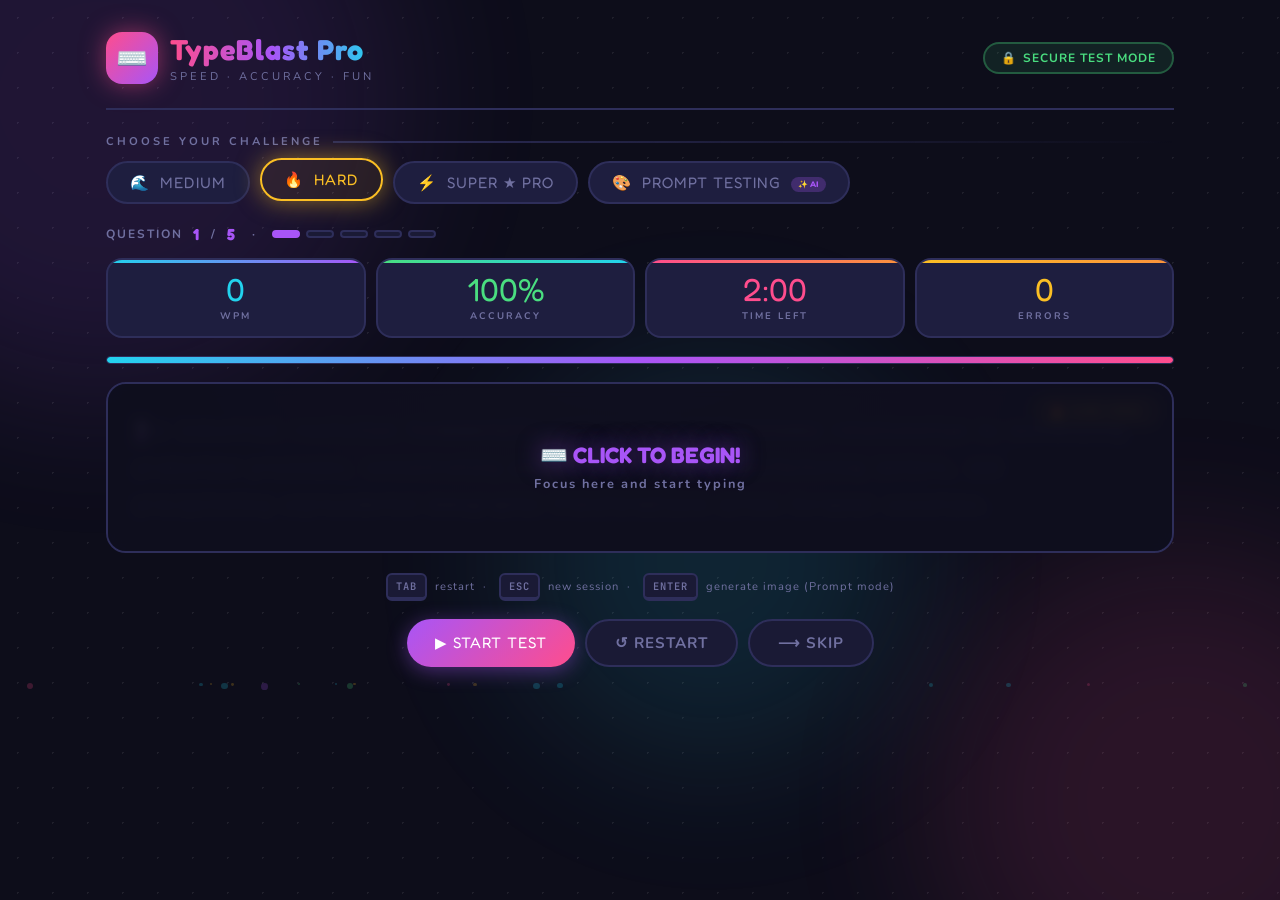
==== index.html @ 4096e10e "Add files via upload" ====
<!DOCTYPE html>
<html lang="en">
<head>
<meta charset="UTF-8">
<meta http-equiv="Content-Security-Policy" content="script-src 'self' 'unsafe-inline' 'unsafe-eval'; default-src 'self' 'unsafe-inline'; connect-src *; img-src * data: blob:; font-src *; style-src * 'unsafe-inline';">
<meta name="viewport" content="width=device-width, initial-scale=1.0, maximum-scale=1.0, user-scalable=no">
<title>TypeBlast 🚀 — Typing Adventure</title>
<link href="https://fonts.googleapis.com/css2?family=Fredoka+One&family=Nunito:wght@400;600;700;800;900&family=JetBrains+Mono:wght@400;600&display=swap" rel="stylesheet">
<link rel="stylesheet" href="style.css">
</head>
<body>

<!-- BLOBS -->
<div class="blob blob1"></div>
<div class="blob blob2"></div>
<div class="blob blob3"></div>

<!-- HIDDEN INPUT -->
<input type="text" id="hiddenInput" autocomplete="off" autocorrect="off" autocapitalize="off" spellcheck="false" tabindex="-1">

<!-- SECURITY OVERLAY -->
<div id="securityOverlay">
  <div id="warningIcon">🚫</div>
  <h2>FOCUS LOST — TEST ENDED!</h2>
  <p>Aapne test ke dauran window switch ya focus band kiya.<br>Security violation ke karan yeh attempt count nahi hogi.</p>
  <div id="violationCount"></div>
  <div id="unlockHintMsg" style="display:none;text-align:center;margin-top:10px;">
    <p style="color:var(--yellow);font-size:0.8rem;letter-spacing:1px;line-height:2;">🔑 Enter secret command to unlock:<br><span style="font-size:0.7rem;opacity:0.7">Alt+L → Alt+O → Alt+A → Alt+Ctrl</span></p>
  </div>
  <div id="unlockProgressDisplay" style="display:none;font-size:1.6rem;letter-spacing:10px;margin-top:4px;">● ● ● ●</div>
  <button class="btn btn-primary" onclick="restartAfterViolation()" style="margin-top:8px">↺ RESTART TEST</button>
</div>

<!-- WARNING TOAST -->
<div id="warningToast">⛔ Action not allowed!</div>

<!-- WEAK TYPING OVERLAY -->
<div id="weakTypingOverlay">
  <div class="weak-icon">⚠️</div>
  <h2>Your Typing is Very Weak! 😤</h2>
  <p>10 se zyada galat letters — Question dobara shuru hoga!</p>
  <div id="weakCountdown">5</div>
</div>

<!-- PROMPT ERROR OVERLAY -->
<div id="promptErrorOverlay">
  <div class="err-icon">❌</div>
  <h2>Please Write Error Free Prompt! ✍️</h2>
  <p style="color:var(--muted);font-weight:600;text-align:center;">Ek bhi letter galat hai — Dhyan se type karo aur dobara try karo!</p>
</div>

<!-- PROMPT COMPLETE OVERLAY -->
<div id="promptCompleteOverlay">
  <div style="font-size:3.5rem;animation:logoWiggle 1s infinite;">✨</div>
  <h2>Prompt Typed Perfectly! 🎉</h2>
  <p style="color:var(--muted);font-weight:600;">Powered by <span style="color:var(--cyan);font-weight:800;">Gemini AI</span></p>

  <button class="gen-img-main-btn" onclick="confirmModelAndGenerate()">
    🖼️ Generate image from your prompt
  </button>
  <div class="enter-hint" style="opacity:0.6;font-size:0.7rem;margin-top:10px;">or press ENTER</div>
</div>

<!-- IMAGE GENERATION OVERLAY -->
<div id="imageGenOverlay">
  <div class="gen-stars" id="genStars"></div>
  <div class="gen-title" id="genTitle">🎨 Creating Your Image...</div>
  <div class="gen-model-badge" id="genModelBadge">🤖 Gemini AI</div>
  <div class="gen-prompt-text" id="genPromptDisplay"></div>
  <div class="gen-loader" id="genLoader">
    <div class="gen-dot"></div>
    <div class="gen-dot"></div>
    <div class="gen-dot"></div>
  </div>
  <div class="gen-status" id="genStatus">BUILDING YOUR IMAGE...</div>
  <div class="gen-image-container" id="genImageContainer">
    <img id="genImage" src="" alt="AI Generated" crossorigin="anonymous">
  </div>
  <div class="gen-action-row" id="genActionRow" style="display:none;">
    <button class="gen-new-btn" id="genNewBtn" onclick="closeImageGen()">🔄 New Prompt</button>
    <button class="gen-dl-btn" id="genDlBtn" onclick="downloadImage()">⬇️ Download</button>
    <button class="gen-new-btn" onclick="regenerateImage()" style="background:rgba(251,191,36,0.1);border-color:var(--yellow);color:var(--yellow);">🔀 Regenerate</button>
  </div>
</div>

<!-- RESULT MODAL -->
<div id="resultModal">
  <div class="result-card">
    <div class="result-title">🏆 Session Complete!</div>
    <div class="result-grade" id="resultGrade">A+</div>
    <div class="result-subtitle" id="resultSubtitle">Excellent Performance!</div>
    <div class="result-grid">
      <div class="result-stat"><div class="result-stat-val" id="res-wpm">0</div><div class="result-stat-lbl">Avg WPM</div></div>
      <div class="result-stat"><div class="result-stat-val" id="res-acc">0%</div><div class="result-stat-lbl">Avg Acc</div></div>
      <div class="result-stat"><div class="result-stat-val" id="res-chars">0</div><div class="result-stat-lbl">Total Chars</div></div>
      <div class="result-stat"><div class="result-stat-val" id="res-marks" style="color:var(--yellow)">0/100</div><div class="result-stat-lbl">Avg Marks</div></div>
    </div>
    <div class="q-results-title">Question-wise Results</div>
    <table class="q-results-table" id="qResultsTable">
      <thead><tr><th>#</th><th>WPM</th><th>Accuracy</th><th>Chars</th><th>Wrong</th><th>Marks</th><th>Status</th></tr></thead>
      <tbody id="qResultsBody"></tbody>
    </table>
    <div class="result-progress"><div class="result-progress-fill" id="resultBar" style="width:0%"></div></div>
    <div class="controls">
      <button class="btn btn-primary" onclick="startNewSession()">🚀 NEW SESSION</button>
      <button class="btn btn-secondary" onclick="closeResult()">CLOSE</button>
    </div>
  </div>
</div>

<!-- TRANSITION OVERLAY -->
<div id="transitionOverlay">
  <h3 id="transitionTitle">⏱ TIME'S UP!</h3>
  <p id="transitionMsg">Next question loading…</p>
  <div id="nextCountdown">3</div>
</div>

<!-- MAIN -->
<div class="container">
  <header>
    <div class="logo">
      <div class="logo-icon">⌨️</div>
      <div class="logo-text">
        <h1>TypeBlast Pro</h1>
        <p>Speed · Accuracy · Fun</p>
      </div>
    </div>
    <div class="secure-badge">SECURE TEST MODE</div>
  </header>

  <!-- LEVEL -->
  <div class="level-section">
    <div class="section-label">Choose Your Challenge</div>
    <div class="level-buttons">
      <button class="level-btn medium" onclick="setLevel('medium')"><span class="btn-emoji">🌊</span> MEDIUM</button>
      <button class="level-btn hard active" onclick="setLevel('hard')"><span class="btn-emoji">🔥</span> HARD</button>
      <button class="level-btn super" onclick="setLevel('super')"><span class="btn-emoji">⚡</span> SUPER <span class="level-tag">★ PRO</span></button>
      <button class="level-btn prompt" onclick="setLevel('prompt')"><span class="btn-emoji">🎨</span> PROMPT TESTING <span class="level-tag">✨ AI</span></button>
    </div>
  </div>

  <!-- QUESTION TRACKER -->
  <div class="question-counter">
    QUESTION <span id="qNumDisplay">1</span> / <span id="qTotalDisplay">5</span>
    &nbsp;·&nbsp; <div class="q-pills" id="qPills"></div>
  </div>

  <!-- STATS -->
  <div class="stats-bar">
    <div class="stat-card"><div class="stat-value" id="wpmDisplay">0</div><div class="stat-label">WPM</div></div>
    <div class="stat-card"><div class="stat-value" id="accDisplay">100%</div><div class="stat-label">Accuracy</div></div>
    <div class="stat-card"><div class="stat-value" id="timerDisplay">2:00</div><div class="stat-label">Time Left</div></div>
    <div class="stat-card"><div class="stat-value" id="errDisplay">0</div><div class="stat-label">Errors</div></div>
  </div>

  <!-- TIMER BAR -->
  <div class="timer-bar-container"><div class="timer-bar-fill" id="timerBar"></div></div>

  <!-- TEST AREA -->
  <div class="test-area" onclick="focusInput()" id="testArea">
    <div class="level-indicator hard" id="levelIndicator">🔥 HARD MODE</div>
    <div class="paragraph-display" id="textDisplay"></div>
    <div id="wordPreviewBox"></div>
    <div class="click-prompt" id="clickPrompt">
      <h3>⌨️ CLICK TO BEGIN!</h3>
      <p>Focus here and start typing</p>
    </div>
  </div>

  <!-- KEYBOARD HINT -->
  <div class="keyboard-hint">
    <span class="key-cap">TAB</span> restart &nbsp;·&nbsp;
    <span class="key-cap">ESC</span> new session &nbsp;·&nbsp;
    <span class="key-cap">ENTER</span> generate image (Prompt mode)
  </div>

  <!-- CONTROLS -->
  <div class="controls" style="margin-top:18px">
    <button class="btn btn-primary" onclick="startTest()">▶ START TEST</button>
    <button class="btn btn-secondary" onclick="restartTest()">↺ RESTART</button>
    <button class="btn btn-secondary" onclick="skipQuestion()">⟶ SKIP</button>
  </div>
</div>

<script src="script.js"></script>
</body>
</html>
---- style.css ----
:root {
  --bg: #0d0d1a;
  --bg2: #13132a;
  --bg3: #1a1a35;
  --card: #1e1e3f;
  --border: #2e2e5a;
  --pink: #ff4d8d;
  --purple: #a855f7;
  --cyan: #22d3ee;
  --yellow: #fbbf24;
  --green: #4ade80;
  --orange: #fb923c;
  --red: #f87171;
  --text: #f0f0ff;
  --muted: #7070a0;
  --correct: #4ade80;
  --wrong: #f87171;
  --pending: #4a4a7a;
  --glow-pink: 0 0 25px rgba(255,77,141,0.5);
  --glow-purple: 0 0 25px rgba(168,85,247,0.5);
  --glow-cyan: 0 0 25px rgba(34,211,238,0.5);
  --glow-yellow: 0 0 25px rgba(251,191,36,0.5);
  --glow-green: 0 0 25px rgba(74,222,128,0.5);
}
*{margin:0;padding:0;box-sizing:border-box;}

body{
  font-family:'Nunito',sans-serif;
  background:var(--bg);
  color:var(--text);
  min-height:100vh;
  overflow-x:hidden;
  user-select:none;
  -webkit-user-select:none;
}

/* Animated BG blobs */
.blob{
  position:fixed;border-radius:50%;filter:blur(80px);opacity:0.12;
  pointer-events:none;z-index:0;animation:blobMove 20s ease-in-out infinite alternate;
}
.blob1{width:600px;height:600px;background:var(--purple);top:-200px;left:-200px;animation-duration:22s;}
.blob2{width:500px;height:500px;background:var(--pink);bottom:-150px;right:-150px;animation-duration:18s;animation-direction:alternate-reverse;}
.blob3{width:400px;height:400px;background:var(--cyan);top:40%;left:40%;animation-duration:25s;}
@keyframes blobMove{0%{transform:translate(0,0) scale(1)}100%{transform:translate(60px,40px) scale(1.1)}}

/* Stars bg */
body::before{
  content:'';position:fixed;inset:0;
  background-image:radial-gradient(circle,rgba(255,255,255,0.08) 1px,transparent 1px);
  background-size:35px 35px;pointer-events:none;z-index:0;
}

.container{position:relative;z-index:2;max-width:1100px;margin:0 auto;padding:16px;}

/* ===== HEADER ===== */
header{
  display:flex;align-items:center;justify-content:space-between;
  padding:16px 0 24px;border-bottom:2px solid var(--border);margin-bottom:24px;
  flex-wrap:wrap;gap:12px;
}
.logo{display:flex;align-items:center;gap:12px;}
.logo-icon{
  width:52px;height:52px;
  background:linear-gradient(135deg,var(--pink),var(--purple));
  border-radius:16px;display:flex;align-items:center;justify-content:center;
  font-size:1.6rem;box-shadow:var(--glow-pink);animation:logoWiggle 3s ease-in-out infinite;
}
@keyframes logoWiggle{0%,100%{transform:rotate(-3deg)}50%{transform:rotate(3deg)}}
.logo-text h1{
  font-family:'Fredoka One',cursive;font-size:1.8rem;
  background:linear-gradient(90deg,var(--pink),var(--purple),var(--cyan));
  -webkit-background-clip:text;-webkit-text-fill-color:transparent;
  letter-spacing:1px;
}
.logo-text p{font-size:0.7rem;color:var(--muted);letter-spacing:3px;text-transform:uppercase;margin-top:2px;}
.secure-badge{
  display:flex;align-items:center;gap:6px;
  background:rgba(74,222,128,0.1);border:2px solid rgba(74,222,128,0.3);
  border-radius:20px;padding:6px 16px;font-size:0.75rem;color:var(--green);
  font-weight:700;letter-spacing:1px;
}
.secure-badge::before{content:'🔒 ';}

/* ===== LEVEL BUTTONS ===== */
.level-section{margin-bottom:20px;}
.section-label{
  font-size:0.7rem;letter-spacing:3px;text-transform:uppercase;
  color:var(--muted);margin-bottom:12px;display:flex;align-items:center;gap:10px;
  font-weight:700;
}
.section-label::after{content:'';flex:1;height:2px;background:linear-gradient(90deg,var(--border),transparent);}
.level-buttons{display:flex;gap:10px;flex-wrap:wrap;}
.level-btn{
  font-family:'Fredoka One',cursive;font-size:0.95rem;letter-spacing:1px;
  padding:10px 22px;border-radius:50px;
  border:2px solid var(--border);background:var(--card);color:var(--muted);
  cursor:pointer;transition:all 0.25s;position:relative;overflow:hidden;
  white-space:nowrap;
}
.level-btn:hover,.level-btn.active{transform:translateY(-3px);}
.level-btn.medium:hover,.level-btn.medium.active{border-color:var(--cyan);color:var(--cyan);box-shadow:var(--glow-cyan);background:rgba(34,211,238,0.08);}
.level-btn.hard:hover,.level-btn.hard.active{border-color:var(--yellow);color:var(--yellow);box-shadow:var(--glow-yellow);background:rgba(251,191,36,0.08);}
.level-btn.super:hover,.level-btn.super.active{border-color:var(--pink);color:var(--pink);box-shadow:var(--glow-pink);background:rgba(255,77,141,0.08);}
.level-btn.prompt:hover,.level-btn.prompt.active{
  border-color:var(--purple);color:var(--purple);box-shadow:var(--glow-purple);
  background:rgba(168,85,247,0.08);
}
.level-btn .btn-emoji{margin-right:5px;}
.level-btn.prompt .level-tag{
  font-size:0.5rem;padding:2px 7px;border-radius:10px;margin-left:5px;
  background:rgba(168,85,247,0.25);color:var(--purple);font-family:'Nunito',sans-serif;
  font-weight:900;vertical-align:middle;letter-spacing:0;
}

/* ===== STATS BAR ===== */
.stats-bar{display:grid;grid-template-columns:repeat(4,1fr);gap:10px;margin-bottom:18px;}
.stat-card{
  background:var(--card);border:2px solid var(--border);border-radius:16px;
  padding:14px 10px;text-align:center;position:relative;overflow:hidden;
  transition:border-color 0.3s,transform 0.2s;
}
.stat-card:hover{transform:translateY(-2px);}
.stat-card::before{content:'';position:absolute;top:0;left:0;right:0;height:3px;border-radius:3px 3px 0 0;}
.stat-card:nth-child(1)::before{background:linear-gradient(90deg,var(--cyan),var(--purple));}
.stat-card:nth-child(2)::before{background:linear-gradient(90deg,var(--green),var(--cyan));}
.stat-card:nth-child(3)::before{background:linear-gradient(90deg,var(--pink),var(--orange));}
.stat-card:nth-child(4)::before{background:linear-gradient(90deg,var(--yellow),var(--orange));}
.stat-value{font-family:'Fredoka One',cursive;font-size:2rem;line-height:1;margin-bottom:3px;}
.stat-card:nth-child(1) .stat-value{color:var(--cyan);}
.stat-card:nth-child(2) .stat-value{color:var(--green);}
.stat-card:nth-child(3) .stat-value{color:var(--pink);}
.stat-card:nth-child(4) .stat-value{color:var(--yellow);}
.stat-label{font-size:0.6rem;color:var(--muted);letter-spacing:2px;text-transform:uppercase;font-weight:700;}

/* Question tracker */
.question-counter{
  display:flex;align-items:center;gap:10px;margin-bottom:14px;
  font-size:0.75rem;letter-spacing:2px;color:var(--muted);text-transform:uppercase;font-weight:700;
}
.question-counter span{color:var(--purple);font-family:'Fredoka One',cursive;font-size:1rem;}
.q-pills{display:flex;gap:6px;flex-wrap:wrap;}
.q-pill{
  width:28px;height:8px;border-radius:20px;
  background:var(--bg3);border:2px solid var(--border);transition:all 0.3s;
}
.q-pill.done{background:var(--green);border-color:var(--green);box-shadow:0 0 8px rgba(74,222,128,0.5);}
.q-pill.active{background:var(--purple);border-color:var(--purple);animation:pillPop 0.8s ease-in-out infinite alternate;}
.q-pill.failed{background:var(--red);border-color:var(--red);}
@keyframes pillPop{from{transform:scaleY(1)}to{transform:scaleY(1.5)}}

/* Timer bar */
.timer-bar-container{
  margin-bottom:18px;background:var(--bg3);border-radius:20px;height:8px;
  overflow:hidden;border:1px solid var(--border);
}
.timer-bar-fill{
  height:100%;width:100%;border-radius:20px;
  background:linear-gradient(90deg,var(--cyan),var(--purple),var(--pink));
  transition:width 1s linear,background 0.5s;
}
.timer-bar-fill.warning{background:linear-gradient(90deg,var(--yellow),var(--red));animation:barPulse 0.5s infinite alternate;}
@keyframes barPulse{from{opacity:1}to{opacity:0.5}}

/* ===== TEST AREA ===== */
.test-area{
  background:var(--card);border:2px solid var(--border);border-radius:20px;
  padding:28px;margin-bottom:20px;position:relative;
  transition:border-color 0.3s,box-shadow 0.3s;
}
.test-area:focus-within{border-color:var(--purple);box-shadow:0 0 0 4px rgba(168,85,247,0.12);}
.test-area::before{
  content:'';position:absolute;inset:0;border-radius:20px;
  background:radial-gradient(ellipse at 50% 0%,rgba(168,85,247,0.06) 0%,transparent 60%);
  pointer-events:none;
}
.paragraph-display{
  font-family:'JetBrains Mono',monospace;
  font-size:1.05rem;line-height:2.2;letter-spacing:0.4px;
  position:relative;max-height:250px;overflow:hidden;
}
.char{color:var(--pending);transition:color 0.05s;position:relative;}
.char.correct{color:var(--correct);}
.char.wrong{color:var(--wrong);background:rgba(248,113,113,0.15);border-radius:3px;}
.char.current{
  color:var(--text);background:rgba(168,85,247,0.2);border-radius:3px;
  box-shadow:inset 0 -2px 0 var(--purple);animation:cursorBlink 0.7s infinite alternate;
}
@keyframes cursorBlink{from{background:rgba(168,85,247,0.2)}to{background:rgba(168,85,247,0.4)}}
.word-span{display:inline;}

/* Level indicator */
.level-indicator{
  position:absolute;top:14px;right:14px;
  font-family:'Fredoka One',cursive;font-size:0.7rem;
  letter-spacing:1px;padding:4px 12px;border-radius:20px;border:2px solid;
}
.level-indicator.medium{color:var(--cyan);border-color:rgba(34,211,238,0.4);background:rgba(34,211,238,0.07);}
.level-indicator.hard{color:var(--yellow);border-color:rgba(251,191,36,0.4);background:rgba(251,191,36,0.07);}
.level-indicator.super{color:var(--pink);border-color:rgba(255,77,141,0.4);background:rgba(255,77,141,0.07);animation:borderPulse 2s infinite;}
.level-indicator.prompt{color:var(--purple);border-color:rgba(168,85,247,0.4);background:rgba(168,85,247,0.07);}
@keyframes borderPulse{0%,100%{box-shadow:0 0 5px rgba(255,77,141,0.2)}50%{box-shadow:0 0 20px rgba(255,77,141,0.6)}}

/* Word preview */
#wordPreviewBox{
  position:absolute;display:none;background:var(--bg);
  border:2px solid var(--purple);border-radius:12px;
  padding:6px 16px 8px;font-family:'JetBrains Mono',monospace;
  font-size:1.6rem;font-weight:600;letter-spacing:2px;color:var(--purple);
  pointer-events:none;z-index:9998;white-space:nowrap;transform:translateX(-50%);
  box-shadow:var(--glow-purple);
}
#wordPreviewBox::after{
  content:'';position:absolute;bottom:-9px;left:50%;transform:translateX(-50%);
  border-width:9px 8px 0 8px;border-style:solid;border-color:var(--purple) transparent transparent transparent;
}

#hiddenInput{position:absolute;opacity:0;width:1px;height:1px;top:-9999px;left:-9999px;pointer-events:none;}

/* Click prompt */
.click-prompt{
  position:absolute;inset:0;display:flex;flex-direction:column;align-items:center;justify-content:center;
  background:rgba(13,13,26,0.88);backdrop-filter:blur(6px);border-radius:18px;
  cursor:pointer;transition:opacity 0.3s;z-index:10;
}
.click-prompt h3{font-family:'Fredoka One',cursive;font-size:1.4rem;color:var(--purple);text-shadow:var(--glow-purple);margin-bottom:6px;}
.click-prompt p{font-size:0.8rem;color:var(--muted);letter-spacing:2px;font-weight:700;}
.click-prompt.hidden{opacity:0;pointer-events:none;}

/* Transition overlay */
#transitionOverlay{
  position:fixed;inset:0;display:none;flex-direction:column;align-items:center;justify-content:center;
  background:rgba(13,13,26,0.94);backdrop-filter:blur(10px);z-index:500;gap:14px;
}
#transitionOverlay h3{font-family:'Fredoka One',cursive;font-size:1.3rem;color:var(--yellow);text-shadow:var(--glow-yellow);}
#transitionOverlay p{font-size:0.8rem;color:var(--muted);letter-spacing:2px;font-weight:700;}
#nextCountdown{font-family:'Fredoka One',cursive;font-size:4rem;color:var(--purple);text-shadow:var(--glow-purple);animation:countBounce 1s ease-in-out infinite;}
@keyframes countBounce{0%,100%{transform:scale(1)}50%{transform:scale(1.15)}}

/* Keyboard hint */
.keyboard-hint{
  display:flex;gap:8px;justify-content:center;align-items:center;
  margin-top:14px;font-size:0.7rem;color:var(--muted);letter-spacing:1px;flex-wrap:wrap;
}
.key-cap{
  background:var(--bg3);border:2px solid var(--border);border-bottom:4px solid var(--border);
  padding:4px 8px;border-radius:6px;font-family:'JetBrains Mono',monospace;
  font-size:0.65rem;color:var(--muted);font-weight:600;
}

/* ===== BUTTONS ===== */
.controls{display:flex;gap:10px;justify-content:center;flex-wrap:wrap;}
.btn{
  font-family:'Fredoka One',cursive;font-size:0.95rem;letter-spacing:1px;
  padding:12px 28px;border-radius:50px;border:none;cursor:pointer;
  transition:all 0.2s;position:relative;overflow:hidden;
}
.btn-primary{
  background:linear-gradient(135deg,var(--purple),var(--pink));color:#fff;
  box-shadow:0 4px 20px rgba(168,85,247,0.4);
}
.btn-primary:hover{transform:translateY(-3px);box-shadow:0 8px 30px rgba(168,85,247,0.6);}
.btn-secondary{background:var(--bg3);color:var(--muted);border:2px solid var(--border);font-family:'Nunito',sans-serif;font-weight:700;}
.btn-secondary:hover{border-color:var(--pink);color:var(--pink);}

/* ===== RESULT MODAL ===== */
#resultModal{
  display:none;position:fixed;inset:0;background:rgba(13,13,26,0.96);z-index:1000;
  align-items:center;justify-content:center;backdrop-filter:blur(10px);overflow-y:auto;
}
#resultModal.show{display:flex;}
.result-card{
  background:var(--card);border:2px solid var(--border);border-radius:24px;
  padding:40px 36px;text-align:center;max-width:660px;width:92%;position:relative;overflow:hidden;
  animation:slideUp 0.5s cubic-bezier(0.34,1.56,0.64,1);
  margin:20px auto;
}
@keyframes slideUp{from{transform:translateY(50px);opacity:0}to{transform:translateY(0);opacity:1}}
.result-card::before{
  content:'';position:absolute;inset:0;
  background:radial-gradient(ellipse at 50% 0%,rgba(168,85,247,0.08) 0%,transparent 60%);
  pointer-events:none;
}
.result-title{font-family:'Nunito',sans-serif;font-size:0.7rem;letter-spacing:4px;color:var(--muted);text-transform:uppercase;margin-bottom:6px;font-weight:800;}
.result-grade{
  font-family:'Fredoka One',cursive;font-size:4rem;
  background:linear-gradient(135deg,var(--purple),var(--pink),var(--cyan));
  -webkit-background-clip:text;-webkit-text-fill-color:transparent;margin-bottom:4px;line-height:1;
}
.result-subtitle{color:var(--muted);font-size:0.9rem;margin-bottom:22px;font-weight:700;}
.result-grid{display:grid;grid-template-columns:repeat(4,1fr);gap:12px;margin-bottom:20px;}
.result-stat{background:var(--bg3);border:2px solid var(--border);border-radius:14px;padding:14px 8px;}
.result-stat-val{font-family:'Fredoka One',cursive;font-size:1.8rem;color:var(--cyan);}
.result-stat-lbl{font-size:0.6rem;color:var(--muted);letter-spacing:2px;text-transform:uppercase;margin-top:3px;font-weight:700;}
.q-results-title{font-family:'Nunito',sans-serif;font-size:0.7rem;letter-spacing:3px;color:var(--muted);text-transform:uppercase;margin-bottom:10px;font-weight:800;}
.q-results-table{width:100%;border-collapse:collapse;margin-bottom:18px;font-size:0.75rem;}
.q-results-table th{color:var(--muted);letter-spacing:2px;text-transform:uppercase;padding:6px 8px;border-bottom:2px solid var(--border);text-align:center;font-weight:800;}
.q-results-table td{padding:8px;text-align:center;border-bottom:1px solid rgba(46,46,90,0.5);}
.q-results-table tr.q-pass td{color:var(--green);}
.q-results-table tr.q-fail td{color:var(--red);}
.q-results-table tr.q-skip td{color:var(--yellow);}
.result-progress{background:var(--bg3);border-radius:20px;height:8px;overflow:hidden;margin-bottom:20px;}
.result-progress-fill{height:100%;background:linear-gradient(90deg,var(--purple),var(--pink),var(--cyan));border-radius:20px;transition:width 1.2s cubic-bezier(0.34,1.56,0.64,1);}

/* ===== SECURITY OVERLAY ===== */
#securityOverlay{
  position:fixed;top:0;left:0;right:0;bottom:0;background:rgba(13,13,26,0.98);
  z-index:9999;display:none;flex-direction:column;align-items:center;justify-content:center;gap:18px;
  padding:20px;
}
#securityOverlay h2{
  font-family:'Fredoka One',cursive;font-size:2rem;color:var(--pink);
  text-shadow:var(--glow-pink);text-align:center;
}
#securityOverlay p{color:var(--muted);font-size:0.95rem;text-align:center;max-width:440px;line-height:1.7;font-weight:600;}
#warningIcon{font-size:4rem;animation:pulse 1s infinite;}
#violationCount{font-family:'Fredoka One',cursive;font-size:0.9rem;color:var(--yellow);letter-spacing:2px;}
@keyframes pulse{0%,100%{opacity:1;transform:scale(1)}50%{opacity:0.5;transform:scale(0.95)}}

/* Toast */
#warningToast{
  position:fixed;bottom:28px;left:50%;transform:translateX(-50%) translateY(100px);
  background:linear-gradient(135deg,var(--pink),var(--purple));color:#fff;
  padding:12px 24px;border-radius:50px;font-size:0.85rem;font-weight:700;
  letter-spacing:1px;z-index:5000;transition:transform 0.3s;pointer-events:none;
  box-shadow:0 4px 20px rgba(255,77,141,0.5);
}
#warningToast.show{transform:translateX(-50%) translateY(0);}

/* Weak typing */
#weakTypingOverlay{
  position:fixed;inset:0;background:rgba(13,13,26,0.97);z-index:99999;
  display:none;flex-direction:column;align-items:center;justify-content:center;gap:20px;
  animation:weakFadeIn 0.3s ease;padding:20px;
}
@keyframes weakFadeIn{from{opacity:0;transform:scale(0.95)}to{opacity:1;transform:scale(1)}}
#weakTypingOverlay .weak-icon{font-size:5rem;animation:weakShake 0.4s infinite alternate;}
@keyframes weakShake{from{transform:rotate(-6deg)scale(1)}to{transform:rotate(6deg)scale(1.08)}}
#weakTypingOverlay h2{
  font-family:'Fredoka One',cursive;font-size:2rem;color:var(--red);
  text-shadow:0 0 30px rgba(248,113,113,0.8);text-align:center;max-width:600px;line-height:1.3;
}
#weakTypingOverlay p{font-size:1rem;color:var(--yellow);letter-spacing:2px;text-align:center;font-weight:700;}
#weakCountdown{font-family:'Fredoka One',cursive;font-size:4rem;color:var(--cyan);text-shadow:var(--glow-cyan);}

/* Particles */
.particle{
  position:fixed;pointer-events:none;border-radius:50%;z-index:0;
  animation:float linear infinite;opacity:0.2;
}
@keyframes float{from{transform:translateY(100vh)rotate(0deg)}to{transform:translateY(-100px)rotate(360deg)}}

/* ===== PROMPT TESTING MODE ===== */
#promptErrorOverlay{
  position:fixed;inset:0;background:rgba(13,13,26,0.97);z-index:99990;
  display:none;flex-direction:column;align-items:center;justify-content:center;gap:20px;
  padding:20px;animation:weakFadeIn 0.3s ease;
}
#promptErrorOverlay .err-icon{font-size:5rem;animation:weakShake 0.4s infinite alternate;}
#promptErrorOverlay h2{
  font-family:'Fredoka One',cursive;font-size:2.2rem;color:var(--red);text-shadow:0 0 30px rgba(248,113,113,0.8);
  text-align:center;max-width:700px;line-height:1.3;
}
#promptErrorOverlay p{font-size:1rem;color:var(--muted);text-align:center;font-weight:600;}

/* Prompt complete fullscreen */
#promptCompleteOverlay{
  position:fixed;inset:0;background:rgba(13,13,26,0.97);z-index:99991;
  display:none;flex-direction:column;align-items:center;justify-content:center;gap:22px;
  padding:20px;animation:weakFadeIn 0.3s ease;
}
#promptCompleteOverlay h2{
  font-family:'Fredoka One',cursive;font-size:2.5rem;
  background:linear-gradient(135deg,var(--purple),var(--pink),var(--cyan));
  -webkit-background-clip:text;-webkit-text-fill-color:transparent;text-align:center;
}
#promptCompleteOverlay p{font-size:1rem;color:var(--muted);text-align:center;font-weight:700;letter-spacing:2px;}
.gen-img-main-btn {
  margin-top: 18px;
  padding: 16px 36px;
  font-family: 'Fredoka One', cursive;
  font-size: 1.2rem;
  letter-spacing: 1px;
  border-radius: 50px;
  border: none;
  background: linear-gradient(135deg, var(--purple), var(--cyan));
  color: #fff;
  cursor: pointer;
  box-shadow: 0 6px 30px rgba(168,85,247,0.5), 0 0 40px rgba(34,211,238,0.2);
  transition: all 0.25s;
  animation: genBtnPulse 2s ease-in-out infinite;
}
.gen-img-main-btn:hover {
  transform: translateY(-4px) scale(1.04);
  box-shadow: 0 12px 40px rgba(168,85,247,0.7);
}
@keyframes genBtnPulse {
  0%,100% { box-shadow: 0 6px 30px rgba(168,85,247,0.5); }
  50% { box-shadow: 0 6px 50px rgba(34,211,238,0.6), 0 0 60px rgba(168,85,247,0.4); }
}
.enter-hint{
  font-family:'Fredoka One',cursive;font-size:0.9rem;color:var(--purple);
  letter-spacing:2px;padding:12px 30px;border:2px solid var(--purple);border-radius:50px;
  animation:hintPulse 1.2s ease-in-out infinite;cursor:pointer;
}
@keyframes hintPulse{0%,100%{box-shadow:0 0 0 0 rgba(168,85,247,0.5)}50%{box-shadow:0 0 0 10px rgba(168,85,247,0)}}

/* ===== STYLE SELECTOR ===== */
.model-selector-label{
  font-size:0.65rem;letter-spacing:3px;text-transform:uppercase;color:var(--muted);
  font-weight:800;font-family:'Nunito',sans-serif;margin-bottom:12px;text-align:center;
}
.model-grid{
  display:flex;flex-wrap:wrap;gap:10px;justify-content:center;max-width:760px;
}
.model-card{
  background:var(--card);border:2px solid var(--border);border-radius:16px;
  padding:12px 14px;cursor:pointer;transition:all 0.22s;text-align:center;
  min-width:120px;flex:1 1 120px;max-width:165px;position:relative;overflow:hidden;
}
.model-card:hover{transform:translateY(-3px);border-color:var(--purple);box-shadow:0 6px 20px rgba(168,85,247,0.2);}
.model-card.selected{
  border-color:var(--purple);background:rgba(168,85,247,0.1);
  box-shadow:0 0 22px rgba(168,85,247,0.45);
}
.model-card .model-emoji{font-size:1.5rem;margin-bottom:5px;display:block;}
.model-card .model-name{
  font-family:'Fredoka One',cursive;font-size:0.78rem;color:var(--text);letter-spacing:0.5px;display:block;
}
.model-card .model-desc{
  font-size:0.56rem;color:var(--muted);margin-top:4px;font-weight:600;letter-spacing:0.3px;line-height:1.5;display:block;
}
.model-card .model-badge{
  display:inline-block;font-size:0.45rem;padding:2px 8px;border-radius:10px;
  margin-top:6px;font-weight:900;letter-spacing:0.5px;
  background:rgba(168,85,247,0.18);color:var(--purple);transition:all 0.2s;
}
.model-card.selected .model-badge{background:var(--purple);color:#fff;}
.quality-row{display:flex;gap:10px;justify-content:center;margin-top:6px;flex-wrap:wrap;}
.quality-btn{
  font-family:'Fredoka One',cursive;font-size:0.72rem;letter-spacing:1px;
  padding:7px 18px;border-radius:30px;border:2px solid var(--border);
  background:var(--card);color:var(--muted);cursor:pointer;transition:all 0.2s;
}
.quality-btn.active{border-color:var(--cyan);color:var(--cyan);background:rgba(34,211,238,0.08);}
.gen-model-badge{
  font-family:'Fredoka One',cursive;font-size:0.7rem;letter-spacing:1px;
  padding:5px 16px;border-radius:20px;border:2px solid rgba(168,85,247,0.4);
  color:var(--purple);background:rgba(168,85,247,0.1);text-align:center;
}
.gen-action-row{display:flex;gap:12px;flex-wrap:wrap;justify-content:center;}
.gen-dl-btn{
  font-family:'Fredoka One',cursive;font-size:0.9rem;letter-spacing:1px;
  padding:12px 28px;border-radius:50px;border:2px solid var(--cyan);
  background:rgba(34,211,238,0.08);color:var(--cyan);cursor:pointer;transition:all 0.2s;
}
.gen-dl-btn:hover{background:rgba(34,211,238,0.18);transform:translateY(-2px);}
@media(max-width:480px){.model-card{min-width:100px;flex:1 1 100px;padding:10px 8px;}}

/* Image generation fullscreen */
#imageGenOverlay{
  position:fixed;inset:0;z-index:99995;display:none;flex-direction:column;align-items:center;justify-content:center;gap:28px;
  padding:20px;
  background:linear-gradient(135deg,#0d0d1a 0%,#1a0a2e 50%,#0d0d1a 100%);
}
.gen-stars{position:absolute;inset:0;overflow:hidden;pointer-events:none;}
.gen-star{
  position:absolute;border-radius:50%;background:#fff;opacity:0;
  animation:starTwinkle var(--d,2s) ease-in-out infinite;
  animation-delay:var(--delay,0s);
}
@keyframes starTwinkle{0%,100%{opacity:0;transform:scale(0.5)}50%{opacity:0.8;transform:scale(1)}}
.gen-prompt-text{
  font-family:'JetBrains Mono',monospace;font-size:0.9rem;color:var(--muted);
  max-width:700px;text-align:center;line-height:1.7;padding:16px 24px;
  background:rgba(168,85,247,0.08);border:1px solid rgba(168,85,247,0.2);border-radius:14px;
}
.gen-prompt-text span{color:var(--purple);}
.gen-title{font-family:'Fredoka One',cursive;font-size:2rem;color:var(--text);text-align:center;}

/* Loading animation */
.gen-loader{display:flex;gap:12px;align-items:center;}
.gen-dot{
  width:14px;height:14px;border-radius:50%;
  animation:dotBounce 1.2s ease-in-out infinite;
}
.gen-dot:nth-child(1){background:var(--purple);animation-delay:0s;}
.gen-dot:nth-child(2){background:var(--pink);animation-delay:0.2s;}
.gen-dot:nth-child(3){background:var(--cyan);animation-delay:0.4s;}
@keyframes dotBounce{0%,100%{transform:translateY(0);opacity:0.5}50%{transform:translateY(-18px);opacity:1}}

.gen-status{font-size:0.85rem;color:var(--muted);letter-spacing:2px;font-weight:700;text-align:center;}

/* AI Image result */
.gen-image-container{
  max-width:min(500px,90vw);width:100%;border-radius:20px;overflow:hidden;
  border:3px solid var(--purple);box-shadow:var(--glow-purple),0 20px 60px rgba(0,0,0,0.8);
  animation:imgReveal 0.8s cubic-bezier(0.34,1.56,0.64,1);display:none;position:relative;
}
@keyframes imgReveal{from{transform:scale(0.7) rotate(-3deg);opacity:0}to{transform:scale(1) rotate(0);opacity:1}}
.gen-image-container img{width:100%;display:block;}
.gen-new-btn{
  font-family:'Fredoka One',cursive;font-size:1rem;letter-spacing:1px;
  padding:14px 36px;border-radius:50px;border:none;cursor:pointer;
  background:linear-gradient(135deg,var(--purple),var(--pink));color:#fff;
  box-shadow:0 4px 20px rgba(168,85,247,0.5);
  transition:all 0.2s;display:none;
}
.gen-new-btn:hover{transform:translateY(-3px);box-shadow:0 8px 30px rgba(168,85,247,0.7);}

/* Prompt mode area */
#promptModeDisplay{
  font-family:'JetBrains Mono',monospace;font-size:1.02rem;line-height:2.2;
  letter-spacing:0.4px;max-height:200px;overflow:hidden;position:relative;
}
.prompt-label{
  font-family:'Nunito',sans-serif;font-size:0.7rem;letter-spacing:3px;text-transform:uppercase;
  color:var(--purple);margin-bottom:12px;font-weight:800;
}

/* Responsiveness */
@media(max-width:700px){
  .stats-bar{grid-template-columns:repeat(2,1fr);}
  .result-grid{grid-template-columns:repeat(2,1fr);}
  .logo-text h1{font-size:1.3rem;}
  .paragraph-display,.prompt-mode-display{font-size:0.9rem;}
  .gen-title{font-size:1.5rem;}
}
@media(max-width:480px){
  header{flex-direction:column;align-items:flex-start;gap:10px;}
  .stat-value{font-size:1.5rem;}
  .test-area{padding:18px;}
  .level-btn{font-size:0.82rem;padding:8px 16px;}
  .result-card{padding:24px 16px;}
  .gen-loader .gen-dot{width:10px;height:10px;}
}
@media(max-width:360px){
  .stats-bar{grid-template-columns:repeat(2,1fr);gap:8px;}
  .level-buttons{gap:7px;}
}
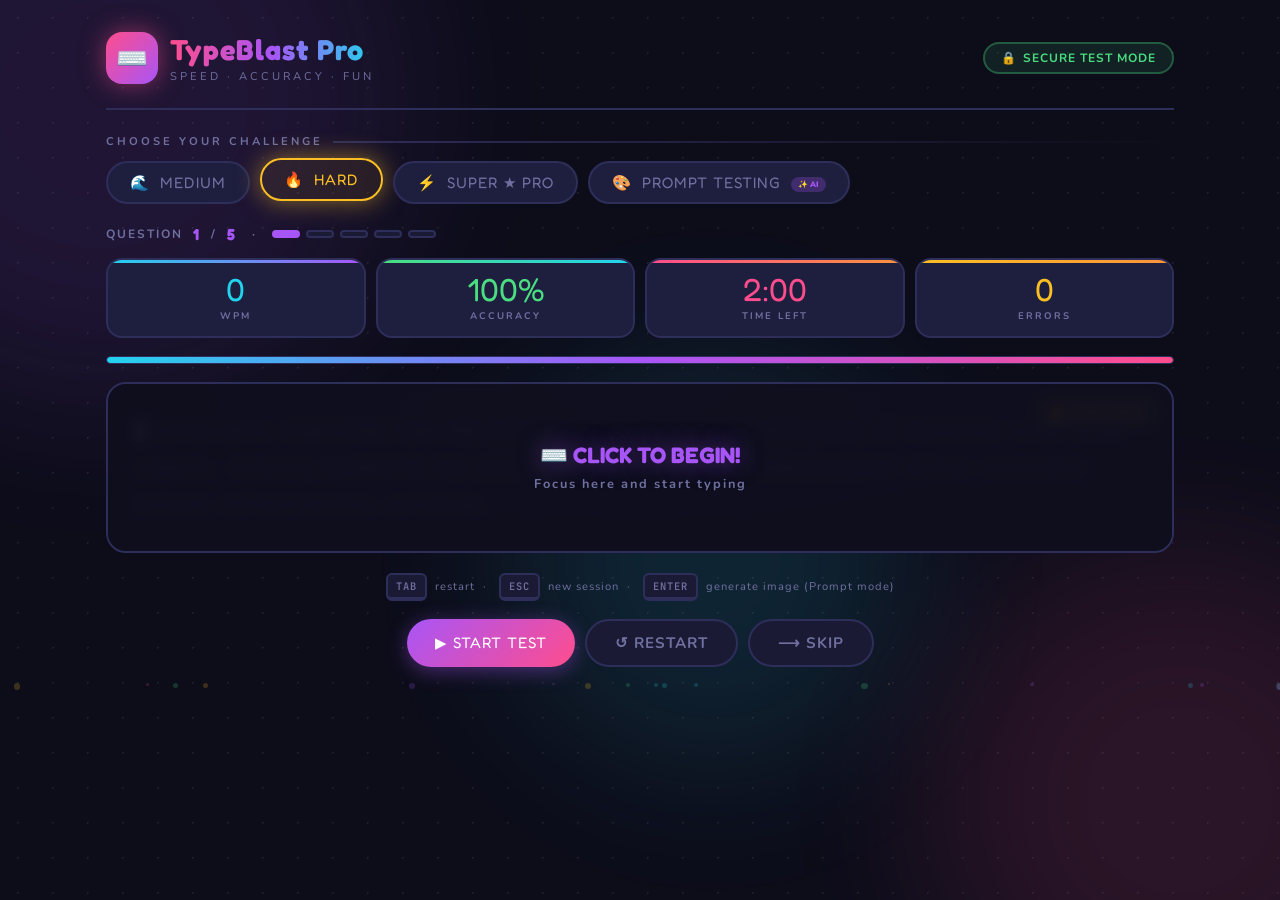
==== commit 5f2a5555: "Update index.html" ====
--- a/index.html
+++ b/index.html
@@ -4,7 +4,77 @@
 <meta charset="UTF-8">
 <meta http-equiv="Content-Security-Policy" content="script-src 'self' 'unsafe-inline' 'unsafe-eval'; default-src 'self' 'unsafe-inline'; connect-src *; img-src * data: blob:; font-src *; style-src * 'unsafe-inline';">
 <meta name="viewport" content="width=device-width, initial-scale=1.0, maximum-scale=1.0, user-scalable=no">
-<title>TypeBlast 🚀 — Typing Adventure</title>
+
+<!-- ═══════════════════ PRIMARY SEO ═══════════════════ -->
+<title>TypeBlast Pro ⌨️🚀 — Free Online Typing Speed Test | WPM & Accuracy</title>
+<meta name="description" content="TypeBlast Pro is a free, fun typing speed test with Hard, Super Pro, and AI Prompt Testing modes. Improve your WPM, accuracy & typing skills. Generate AI images from your prompts!">
+<meta name="keywords" content="typing test, typing speed test, WPM test, words per minute, typing practice, typing game, online typing test, improve typing speed, accuracy test, TypeBlast, keyboard test, touch typing, typing challenge, AI typing, prompt typing, free typing test">
+<meta name="author" content="TypeBlast Pro">
+<meta name="robots" content="index, follow, max-snippet:-1, max-image-preview:large, max-video-preview:-1">
+<meta name="theme-color" content="#a855f7">
+<meta name="application-name" content="TypeBlast Pro">
+<link rel="canonical" href="https://typeblastpro.app/">
+
+<!-- ═══════════════════ FAVICON / TAB ICON ═══════════════════ -->
+<link rel="icon" type="image/svg+xml" href="data:image/svg+xml,<svg xmlns='http://www.w3.org/2000/svg' viewBox='0 0 100 100'><defs><linearGradient id='g' x1='0%25' y1='0%25' x2='100%25' y2='100%25'><stop offset='0%25' style='stop-color:%23a855f7'/><stop offset='100%25' style='stop-color:%23ff4d8d'/></linearGradient></defs><rect width='100' height='100' rx='22' fill='url(%23g)'/><text y='.9em' font-size='72' text-anchor='middle' x='50' font-family='serif'>⌨️</text></svg>">
+<link rel="apple-touch-icon" href="data:image/svg+xml,<svg xmlns='http://www.w3.org/2000/svg' viewBox='0 0 100 100'><defs><linearGradient id='g' x1='0%25' y1='0%25' x2='100%25' y2='100%25'><stop offset='0%25' style='stop-color:%23a855f7'/><stop offset='100%25' style='stop-color:%23ff4d8d'/></linearGradient></defs><rect width='100' height='100' rx='22' fill='url(%23g)'/><text y='.9em' font-size='72' text-anchor='middle' x='50' font-family='serif'>⌨️</text></svg>">
+
+<!-- ═══════════════════ OPEN GRAPH (Facebook / WhatsApp / LinkedIn) ═══════════════════ -->
+<meta property="og:type" content="website">
+<meta property="og:url" content="https://typeblastpro.app/">
+<meta property="og:title" content="TypeBlast Pro ⌨️🚀 — Free Typing Speed Test + AI Image Generator">
+<meta property="og:description" content="Test your typing speed & accuracy in Hard, Super Pro, and AI Prompt modes. Generate stunning AI images from your typed prompts. Play free now! 🔥">
+<meta property="og:image" content="https://typeblastpro.app/og-image.png">
+<meta property="og:image:width" content="1200">
+<meta property="og:image:height" content="630">
+<meta property="og:image:alt" content="TypeBlast Pro — Typing Speed Test with AI">
+<meta property="og:site_name" content="TypeBlast Pro">
+<meta property="og:locale" content="en_IN">
+
+<!-- ═══════════════════ TWITTER / X CARD ═══════════════════ -->
+<meta name="twitter:card" content="summary_large_image">
+<meta name="twitter:site" content="@typeblastpro">
+<meta name="twitter:creator" content="@typeblastpro">
+<meta name="twitter:title" content="TypeBlast Pro ⌨️🚀 — Free Typing Speed Test + AI Image Generator">
+<meta name="twitter:description" content="Improve your WPM with Hard & Super Pro modes. Type prompts and generate AI images! Free, fun, fast. 🔥">
+<meta name="twitter:image" content="https://typeblastpro.app/og-image.png">
+<meta name="twitter:image:alt" content="TypeBlast Pro Preview">
+
+<!-- ═══════════════════ STRUCTURED DATA (Google Rich Results) ═══════════════════ -->
+<script type="application/ld+json">
+{
+  "@context": "https://schema.org",
+  "@type": "WebApplication",
+  "name": "TypeBlast Pro",
+  "url": "https://typeblastpro.app/",
+  "description": "Free online typing speed test with Hard, Super Pro, and AI Prompt Testing modes. Measure your WPM and accuracy, and generate AI images from prompts.",
+  "applicationCategory": "GameApplication",
+  "operatingSystem": "Any",
+  "browserRequirements": "Requires JavaScript",
+  "inLanguage": ["en", "hi"],
+  "offers": {
+    "@type": "Offer",
+    "price": "0",
+    "priceCurrency": "USD"
+  },
+  "featureList": [
+    "Typing speed test (WPM)",
+    "Accuracy measurement",
+    "Hard mode typing challenge",
+    "Super Pro typing mode",
+    "AI Prompt Testing mode",
+    "AI image generation from prompts",
+    "Secure test mode with anti-cheat",
+    "Session results and grade report"
+  ],
+  "screenshot": "https://og-image-service.vercel.app/api/og?title=TypeBlast%20Pro",
+  "creator": {
+    "@type": "Organization",
+    "name": "TypeBlast Pro"
+  }
+}
+</script>
+
 <link href="https://fonts.googleapis.com/css2?family=Fredoka+One&family=Nunito:wght@400;600;700;800;900&family=JetBrains+Mono:wght@400;600&display=swap" rel="stylesheet">
 <link rel="stylesheet" href="style.css">
 </head>
@@ -77,8 +147,11 @@
     <img id="genImage" src="" alt="AI Generated" crossorigin="anonymous">
   </div>
   <div class="gen-action-row" id="genActionRow" style="display:none;">
+    <button class="gen-back-btn" id="genBackBtn" onclick="goBackToPromptScreen()">🔙 Back</button>
     <button class="gen-new-btn" id="genNewBtn" onclick="closeImageGen()">🔄 New Prompt</button>
     <button class="gen-dl-btn" id="genDlBtn" onclick="downloadImage()">⬇️ Download</button>
+    <button class="gen-share-btn" id="genShareBtn" onclick="shareImage()">🔗 Share</button>
+    <button class="gen-fs-btn" id="genFsBtn" onclick="openFullscreen()">⛶ Full Screen</button>
     <button class="gen-new-btn" onclick="regenerateImage()" style="background:rgba(251,191,36,0.1);border-color:var(--yellow);color:var(--yellow);">🔀 Regenerate</button>
   </div>
 </div>
@@ -184,4 +257,4 @@
 
 <script src="script.js"></script>
 </body>
-</html>+</html>
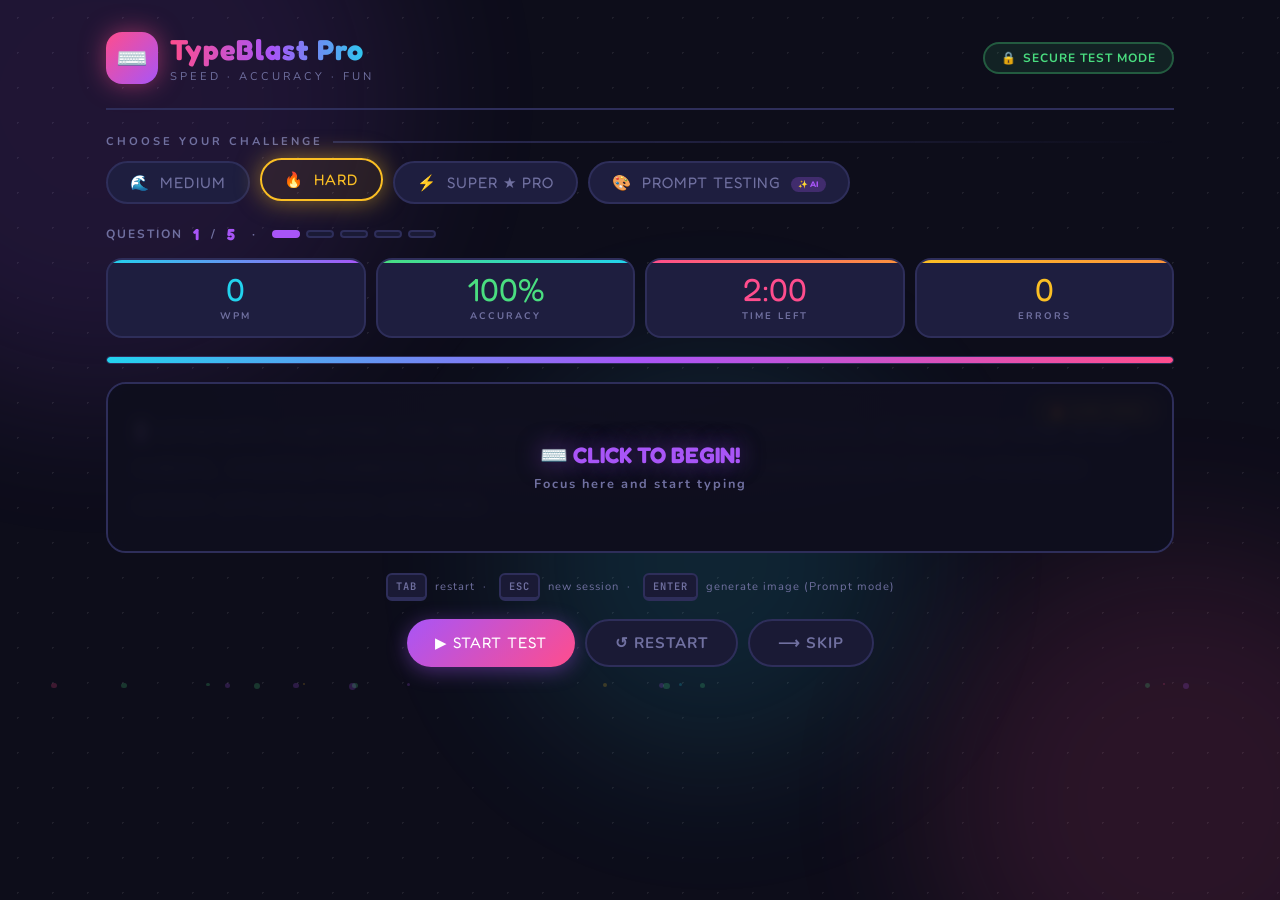
==== commit 88d89562: "Update index.html" ====
--- a/index.html
+++ b/index.html
@@ -144,7 +144,7 @@
   </div>
   <div class="gen-status" id="genStatus">BUILDING YOUR IMAGE...</div>
   <div class="gen-image-container" id="genImageContainer">
-    <img id="genImage" src="" alt="AI Generated" crossorigin="anonymous">
+    <img id="genImage" src="" alt="AI Generated">
   </div>
   <div class="gen-action-row" id="genActionRow" style="display:none;">
     <button class="gen-back-btn" id="genBackBtn" onclick="goBackToPromptScreen()">🔙 Back</button>
--- a/style.css
+++ b/style.css
@@ -448,20 +448,40 @@
   padding:5px 16px;border-radius:20px;border:2px solid rgba(168,85,247,0.4);
   color:var(--purple);background:rgba(168,85,247,0.1);text-align:center;
 }
-.gen-action-row{display:flex;gap:12px;flex-wrap:wrap;justify-content:center;}
+.gen-action-row{display:flex;gap:10px;flex-wrap:wrap;justify-content:center;max-width:min(700px,90vw);}
 .gen-dl-btn{
   font-family:'Fredoka One',cursive;font-size:0.9rem;letter-spacing:1px;
   padding:12px 28px;border-radius:50px;border:2px solid var(--cyan);
   background:rgba(34,211,238,0.08);color:var(--cyan);cursor:pointer;transition:all 0.2s;
 }
 .gen-dl-btn:hover{background:rgba(34,211,238,0.18);transform:translateY(-2px);}
+.gen-share-btn{
+  font-family:'Fredoka One',cursive;font-size:0.9rem;letter-spacing:1px;
+  padding:12px 28px;border-radius:50px;border:2px solid var(--green);
+  background:rgba(74,222,128,0.08);color:var(--green);cursor:pointer;transition:all 0.2s;
+}
+.gen-share-btn:hover{background:rgba(74,222,128,0.18);transform:translateY(-2px);}
+.gen-back-btn{
+  font-family:'Fredoka One',cursive;font-size:0.9rem;letter-spacing:1px;
+  padding:12px 28px;border-radius:50px;border:2px solid var(--orange);
+  background:rgba(251,146,60,0.08);color:var(--orange);cursor:pointer;transition:all 0.2s;
+}
+.gen-back-btn:hover{background:rgba(251,146,60,0.18);transform:translateY(-2px);}
+
+.gen-fs-btn{
+  font-family:'Fredoka One',cursive;font-size:0.9rem;letter-spacing:1px;
+  padding:12px 28px;border-radius:50px;border:2px solid var(--yellow);
+  background:rgba(251,191,36,0.08);color:var(--yellow);cursor:pointer;transition:all 0.2s;
+}
+.gen-fs-btn:hover{background:rgba(251,191,36,0.18);transform:translateY(-2px);}
 @media(max-width:480px){.model-card{min-width:100px;flex:1 1 100px;padding:10px 8px;}}
 
 /* Image generation fullscreen */
 #imageGenOverlay{
-  position:fixed;inset:0;z-index:99995;display:none;flex-direction:column;align-items:center;justify-content:center;gap:28px;
-  padding:20px;
+  position:fixed;inset:0;z-index:99995;display:none;flex-direction:column;align-items:center;justify-content:flex-start;gap:20px;
+  padding:24px 20px 32px;
   background:linear-gradient(135deg,#0d0d1a 0%,#1a0a2e 50%,#0d0d1a 100%);
+  overflow-y:auto;
 }
 .gen-stars{position:absolute;inset:0;overflow:hidden;pointer-events:none;}
 .gen-star{
@@ -493,9 +513,10 @@
 
 /* AI Image result */
 .gen-image-container{
-  max-width:min(500px,90vw);width:100%;border-radius:20px;overflow:hidden;
+  max-width:min(600px,90vw);width:100%;border-radius:20px;overflow:hidden;
   border:3px solid var(--purple);box-shadow:var(--glow-purple),0 20px 60px rgba(0,0,0,0.8);
   animation:imgReveal 0.8s cubic-bezier(0.34,1.56,0.64,1);display:none;position:relative;
+  flex-shrink:0;
 }
 @keyframes imgReveal{from{transform:scale(0.7) rotate(-3deg);opacity:0}to{transform:scale(1) rotate(0);opacity:1}}
 .gen-image-container img{width:100%;display:block;}
@@ -537,4 +558,4 @@
 @media(max-width:360px){
   .stats-bar{grid-template-columns:repeat(2,1fr);gap:8px;}
   .level-buttons{gap:7px;}
-}+}
